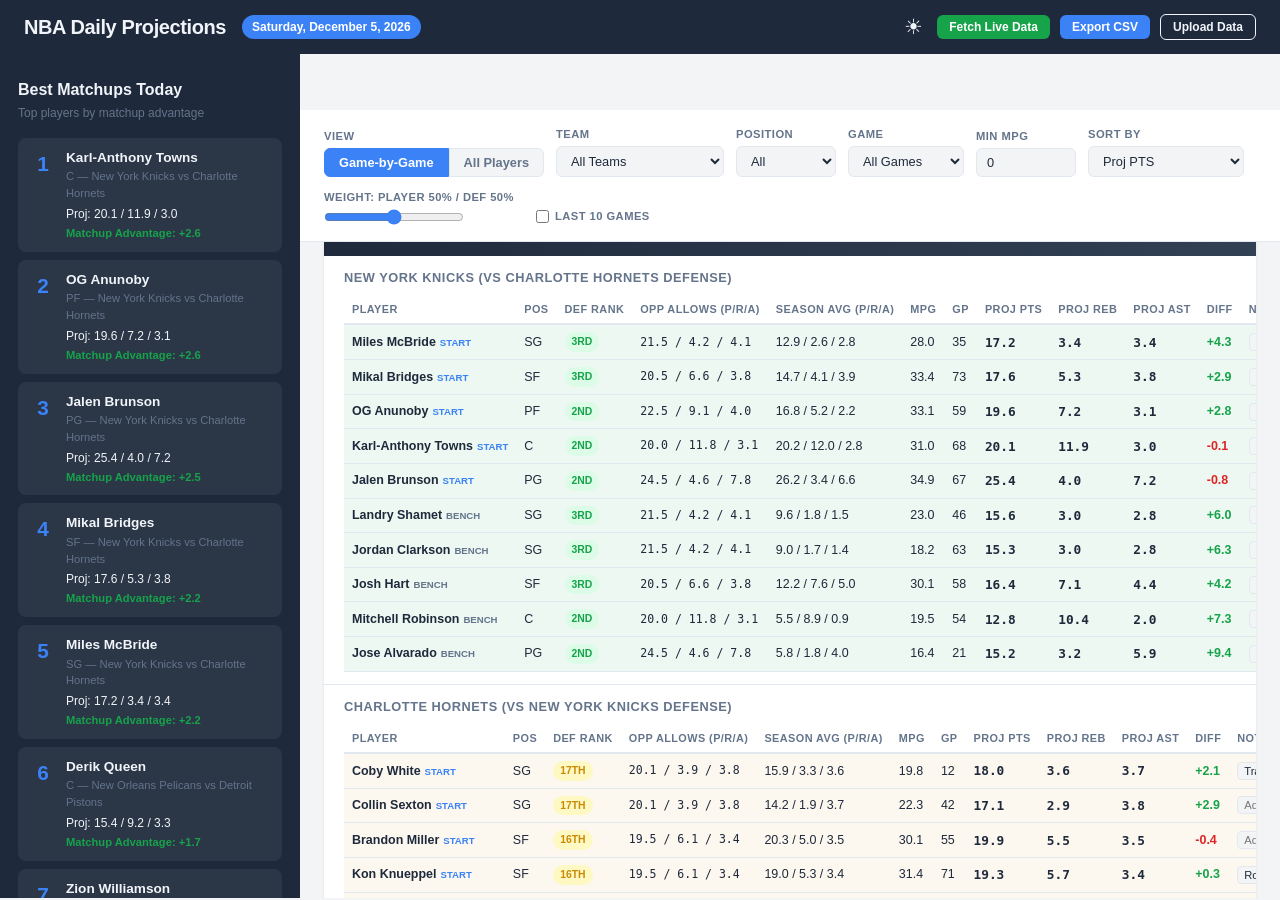
==== index.html @ 7e1e986e "NBA Daily Projections app — initial commit Static web app that generates daily NBA player stat proje" ====
<!DOCTYPE html>
<html lang="en" data-theme="light">
<head>
  <meta charset="UTF-8">
  <meta name="viewport" content="width=device-width, initial-scale=1.0">
  <title>NBA Daily Projections</title>
  <link rel="stylesheet" href="style.css">
</head>
<body>
  <!-- ====== TOP NAV ====== -->
  <header class="top-bar">
    <div class="top-bar-left">
      <h1 class="logo">NBA Daily Projections</h1>
      <span class="date-badge" id="todayDate"></span>
    </div>
    <div class="top-bar-right">
      <button id="darkToggle" class="icon-btn" title="Toggle dark mode">
        <span class="sun-icon">&#9728;</span>
        <span class="moon-icon">&#9790;</span>
      </button>
      <button id="fetchApiBtn" class="btn btn-sm btn-green">Fetch Live Data</button>
      <button id="exportBtn" class="btn btn-sm">Export CSV</button>
      <button id="uploadBtn" class="btn btn-sm btn-outline">Upload Data</button>
      <input type="file" id="fileInput" accept=".json,.csv" hidden>
    </div>
  </header>

  <div class="layout">
    <!-- ====== SIDEBAR — Best Matchups ====== -->
    <aside class="sidebar" id="sidebar">
      <h2 class="sidebar-title">Best Matchups Today</h2>
      <p class="sidebar-subtitle">Top players by matchup advantage</p>
      <div id="topPicks" class="top-picks-list"></div>
    </aside>

    <!-- ====== MAIN CONTENT ====== -->
    <main class="main">
      <!-- ---- Controls ---- -->
      <section class="controls-bar">
        <div class="control-group">
          <label>View</label>
          <div class="tab-group">
            <button class="tab active" data-view="games">Game-by-Game</button>
            <button class="tab" data-view="all">All Players</button>
          </div>
        </div>

        <div class="control-group">
          <label for="filterTeam">Team</label>
          <select id="filterTeam"><option value="">All Teams</option></select>
        </div>

        <div class="control-group">
          <label for="filterPos">Position</label>
          <select id="filterPos">
            <option value="">All</option>
            <option value="PG">PG</option>
            <option value="SG">SG</option>
            <option value="SF">SF</option>
            <option value="PF">PF</option>
            <option value="C">C</option>
          </select>
        </div>

        <div class="control-group">
          <label for="filterGame">Game</label>
          <select id="filterGame"><option value="">All Games</option></select>
        </div>

        <div class="control-group">
          <label for="minMinutes">Min MPG</label>
          <input type="number" id="minMinutes" value="0" min="0" max="48" step="1">
        </div>

        <div class="control-group">
          <label for="sortBy">Sort By</label>
          <select id="sortBy">
            <option value="projPts">Proj PTS</option>
            <option value="projReb">Proj REB</option>
            <option value="projAst">Proj AST</option>
            <option value="diff">Matchup Advantage</option>
            <option value="pts">Season PTS</option>
          </select>
        </div>

        <div class="control-group weight-slider-group">
          <label for="weightSlider">Weight: Player <span id="weightLabel">50</span>% / Def <span id="weightLabelDef">50</span>%</label>
          <input type="range" id="weightSlider" min="0" max="100" value="50" step="5">
        </div>

        <div class="control-group">
          <label class="checkbox-label">
            <input type="checkbox" id="useL10"> Last 10 Games
          </label>
        </div>
      </section>

      <!-- ---- Game-by-Game View ---- -->
      <div id="gamesView"></div>

      <!-- ---- All Players Table View ---- -->
      <div id="allView" class="hidden"></div>
    </main>
  </div>

  <!-- ====== API Settings Modal ====== -->
  <div class="modal-backdrop hidden" id="apiModalBackdrop">
    <div class="modal">
      <h3>Fetch Live NBA Data</h3>
      <p>Enter your free <a href="https://app.balldontlie.io" target="_blank" rel="noopener">BallDontLie API</a> key to pull today's real games and rosters.</p>
      <div class="api-tier-note">
        <strong>Free tier</strong> fetches: today's schedule + team rosters.<br>
        <strong>Player stats &amp; defense data</strong> use built-in sample data (upload your own via the Upload button for real stats).<br>
        <span class="api-tier-dim">Paid tiers ($10-$40/mo) unlock live season averages &amp; game stats.</span>
      </div>
      <div class="api-form">
        <label for="apiKeyInput" class="api-label">API Key</label>
        <input type="text" id="apiKeyInput" class="api-input" placeholder="Paste your API key here..." />
        <p class="api-hint">Free signup at <a href="https://app.balldontlie.io" target="_blank" rel="noopener">app.balldontlie.io</a> &mdash; no credit card required.</p>
        <div id="apiStatus" class="api-status hidden"></div>
        <div class="api-options">
          <label for="apiDate" class="api-label">Date (optional)</label>
          <input type="date" id="apiDate" class="api-input" />
          <p class="api-hint">Leave blank for today's games.</p>
        </div>
        <p class="api-hint" style="margin-top:8px;color:var(--yellow);">Note: Free tier allows 5 requests/min. Fetching may take 1-2 minutes due to pacing.</p>
      </div>
      <div class="modal-actions">
        <button class="btn btn-sm btn-outline" id="apiModalClose">Cancel</button>
        <button class="btn btn-sm btn-green" id="apiFetchGo">Fetch Data</button>
      </div>
    </div>
  </div>

  <!-- ====== Upload Modal ====== -->
  <div class="modal-backdrop hidden" id="modalBackdrop">
    <div class="modal">
      <h3>Upload Data</h3>
      <p>Upload a JSON file with <code>games</code>, <code>players</code>, and/or <code>defense</code> keys to override the built-in sample data.</p>
      <div class="upload-zone" id="dropZone">
        <p>Drag &amp; drop a .json file here or click to browse</p>
      </div>
      <div class="modal-actions">
        <button class="btn btn-sm btn-outline" id="modalClose">Cancel</button>
      </div>
    </div>
  </div>

  <script src="data.js?v=4"></script>
  <script src="api.js?v=4"></script>
  <script src="app.js?v=4"></script>
</body>
</html>
---- style.css ----
/* ============================================================
   NBA Daily Projections — Styles
   ============================================================ */

/* ---------- CSS Variables (Light + Dark) ---------- */
:root {
  --bg: #f3f4f6;
  --bg-card: #ffffff;
  --bg-sidebar: #1e293b;
  --text: #1e293b;
  --text-muted: #64748b;
  --text-sidebar: #f1f5f9;
  --border: #e2e8f0;
  --accent: #3b82f6;
  --accent-hover: #2563eb;
  --green: #16a34a;
  --green-bg: #dcfce7;
  --green-bg-row: rgba(22,163,74,0.08);
  --red: #dc2626;
  --red-bg: #fee2e2;
  --red-bg-row: rgba(220,38,38,0.08);
  --yellow: #ca8a04;
  --yellow-bg: #fef9c3;
  --yellow-bg-row: rgba(202,138,4,0.06);
  --radius: 10px;
  --shadow: 0 1px 3px rgba(0,0,0,0.08);
  --shadow-lg: 0 4px 12px rgba(0,0,0,0.10);
  --font: 'Segoe UI', -apple-system, BlinkMacSystemFont, sans-serif;
  --mono: 'Cascadia Code', 'Fira Code', monospace;
}

[data-theme="dark"] {
  --bg: #0f172a;
  --bg-card: #1e293b;
  --bg-sidebar: #0f172a;
  --text: #e2e8f0;
  --text-muted: #94a3b8;
  --text-sidebar: #e2e8f0;
  --border: #334155;
  --green-bg: rgba(22,163,74,0.18);
  --green-bg-row: rgba(22,163,74,0.12);
  --red-bg: rgba(220,38,38,0.18);
  --red-bg-row: rgba(220,38,38,0.12);
  --yellow-bg: rgba(202,138,4,0.15);
  --yellow-bg-row: rgba(202,138,4,0.10);
  --shadow: 0 1px 3px rgba(0,0,0,0.3);
  --shadow-lg: 0 4px 12px rgba(0,0,0,0.4);
}

/* ---------- Reset ---------- */
*, *::before, *::after { box-sizing: border-box; margin: 0; padding: 0; }
body {
  font-family: var(--font);
  background: var(--bg);
  color: var(--text);
  line-height: 1.5;
  min-height: 100vh;
}

/* ---------- Top Bar ---------- */
.top-bar {
  display: flex;
  align-items: center;
  justify-content: space-between;
  gap: 12px;
  padding: 12px 24px;
  background: var(--bg-sidebar);
  color: var(--text-sidebar);
  position: sticky;
  top: 0;
  z-index: 100;
  flex-wrap: wrap;
}
.top-bar-left { display: flex; align-items: center; gap: 16px; }
.top-bar-right { display: flex; align-items: center; gap: 10px; flex-wrap: wrap; }
.logo { font-size: 1.25rem; font-weight: 700; letter-spacing: -0.02em; white-space: nowrap; }
.date-badge {
  background: var(--accent);
  color: #fff;
  font-size: 0.75rem;
  font-weight: 600;
  padding: 3px 10px;
  border-radius: 20px;
  white-space: nowrap;
}

/* ---------- Buttons ---------- */
.btn {
  display: inline-flex;
  align-items: center;
  gap: 6px;
  padding: 7px 14px;
  font-size: 0.8rem;
  font-weight: 600;
  border: none;
  border-radius: 6px;
  cursor: pointer;
  background: var(--accent);
  color: #fff;
  transition: background 0.15s;
}
.btn:hover { background: var(--accent-hover); }
.btn-sm { padding: 5px 12px; font-size: 0.75rem; }
.btn-outline { background: transparent; border: 1px solid var(--text-sidebar); color: var(--text-sidebar); }
.btn-green { background: var(--green); }
.btn-green:hover { background: #15803d; }
.btn-green:disabled { opacity: 0.6; cursor: not-allowed; }
.btn-outline:hover { background: rgba(255,255,255,0.1); }

.icon-btn {
  background: none;
  border: none;
  cursor: pointer;
  font-size: 1.3rem;
  color: var(--text-sidebar);
  padding: 4px;
  line-height: 1;
}
[data-theme="light"] .moon-icon { display: none; }
[data-theme="dark"] .sun-icon { display: none; }

/* ---------- Layout ---------- */
.layout {
  display: grid;
  grid-template-columns: 300px 1fr;
  min-height: calc(100vh - 56px);
}
@media (max-width: 1024px) {
  .layout { grid-template-columns: 1fr; }
  .sidebar { display: none; }
  .sidebar.open { display: block; position: fixed; inset: 56px 0 0 0; z-index: 90; overflow-y: auto; }
}

/* ---------- Sidebar ---------- */
.sidebar {
  background: var(--bg-sidebar);
  color: var(--text-sidebar);
  padding: 24px 18px;
  overflow-y: auto;
  max-height: calc(100vh - 56px);
  position: sticky;
  top: 56px;
}
.sidebar-title { font-size: 1rem; font-weight: 700; margin-bottom: 2px; }
.sidebar-subtitle { font-size: 0.75rem; color: var(--text-muted); margin-bottom: 16px; }

.top-pick-card {
  background: rgba(255,255,255,0.06);
  border-radius: 8px;
  padding: 10px 12px;
  margin-bottom: 8px;
  display: flex;
  align-items: flex-start;
  gap: 10px;
  transition: background 0.15s;
}
.top-pick-card:hover { background: rgba(255,255,255,0.12); }
.top-pick-rank {
  font-size: 1.3rem;
  font-weight: 800;
  color: var(--accent);
  min-width: 26px;
  text-align: center;
}
.top-pick-info { flex: 1; min-width: 0; }
.top-pick-name { font-weight: 700; font-size: 0.85rem; white-space: nowrap; overflow: hidden; text-overflow: ellipsis; }
.top-pick-meta { font-size: 0.7rem; color: var(--text-muted); }
.top-pick-proj { font-size: 0.75rem; margin-top: 3px; }
.top-pick-diff {
  font-size: 0.7rem;
  font-weight: 700;
  color: var(--green);
  margin-top: 2px;
}

/* ---------- Controls Bar ---------- */
.controls-bar {
  display: flex;
  flex-wrap: wrap;
  gap: 12px;
  padding: 16px 24px;
  background: var(--bg-card);
  border-bottom: 1px solid var(--border);
  position: sticky;
  top: 56px;
  z-index: 50;
  align-items: flex-end;
}
.control-group { display: flex; flex-direction: column; gap: 3px; }
.control-group label { font-size: 0.7rem; font-weight: 600; color: var(--text-muted); text-transform: uppercase; letter-spacing: 0.04em; }
.control-group select, .control-group input[type="number"] {
  padding: 6px 10px;
  border: 1px solid var(--border);
  border-radius: 6px;
  font-size: 0.8rem;
  background: var(--bg);
  color: var(--text);
  min-width: 100px;
}
.control-group input[type="range"] { width: 140px; accent-color: var(--accent); }
.checkbox-label { display: flex; align-items: center; gap: 6px; font-size: 0.8rem; cursor: pointer; padding-top: 4px; }
.checkbox-label input { accent-color: var(--accent); }

/* Tabs */
.tab-group { display: flex; gap: 0; }
.tab {
  padding: 6px 14px;
  font-size: 0.8rem;
  font-weight: 600;
  border: 1px solid var(--border);
  background: var(--bg);
  color: var(--text-muted);
  cursor: pointer;
  transition: all 0.15s;
}
.tab:first-child { border-radius: 6px 0 0 6px; }
.tab:last-child { border-radius: 0 6px 6px 0; }
.tab.active { background: var(--accent); color: #fff; border-color: var(--accent); }

.weight-slider-group { min-width: 200px; }

/* ---------- Main ---------- */
.main {
  overflow-y: auto;
  max-height: calc(100vh - 56px);
}

/* ---------- Game Cards ---------- */
.game-card {
  background: var(--bg-card);
  border-radius: var(--radius);
  box-shadow: var(--shadow);
  margin: 16px 24px;
  overflow: hidden;
}
.game-header {
  display: flex;
  align-items: center;
  justify-content: space-between;
  padding: 14px 20px;
  background: linear-gradient(135deg, #1e293b, #334155);
  color: #f1f5f9;
  flex-wrap: wrap;
  gap: 8px;
}
[data-theme="dark"] .game-header { background: linear-gradient(135deg, #0f172a, #1e293b); }
.game-teams { font-size: 1.1rem; font-weight: 700; }
.game-teams .at { font-weight: 400; color: #94a3b8; margin: 0 6px; font-size: 0.85rem; }
.game-meta { font-size: 0.75rem; color: #94a3b8; }

.team-section { padding: 12px 20px; }
.team-section + .team-section { border-top: 1px solid var(--border); }
.team-label {
  font-size: 0.8rem;
  font-weight: 700;
  text-transform: uppercase;
  letter-spacing: 0.04em;
  color: var(--text-muted);
  margin-bottom: 8px;
}

/* ---------- Tables ---------- */
.proj-table {
  width: 100%;
  border-collapse: collapse;
  font-size: 0.78rem;
}
.proj-table th {
  text-align: left;
  padding: 6px 8px;
  font-size: 0.68rem;
  font-weight: 700;
  text-transform: uppercase;
  letter-spacing: 0.04em;
  color: var(--text-muted);
  border-bottom: 2px solid var(--border);
  white-space: nowrap;
  position: sticky;
  top: 0;
  background: var(--bg-card);
}
.proj-table td {
  padding: 7px 8px;
  border-bottom: 1px solid var(--border);
  white-space: nowrap;
}
.proj-table tbody tr:hover { background: rgba(59,130,246,0.06); }

/* Matchup colour classes */
.matchup-good { background: var(--green-bg-row); }
.matchup-bad  { background: var(--red-bg-row); }
.matchup-avg  { background: var(--yellow-bg-row); }

.badge {
  display: inline-block;
  font-size: 0.65rem;
  font-weight: 700;
  padding: 2px 7px;
  border-radius: 10px;
  text-transform: uppercase;
}
.badge-green { background: var(--green-bg); color: var(--green); }
.badge-red   { background: var(--red-bg);   color: var(--red); }
.badge-yellow { background: var(--yellow-bg); color: var(--yellow); }

.starter-badge {
  font-size: 0.6rem;
  font-weight: 700;
  color: var(--accent);
  margin-left: 4px;
}
.bench-badge {
  font-size: 0.6rem;
  font-weight: 600;
  color: var(--text-muted);
  margin-left: 4px;
}

.proj-value { font-weight: 700; font-family: var(--mono); font-size: 0.8rem; }
.diff-positive { color: var(--green); font-weight: 700; }
.diff-negative { color: var(--red); font-weight: 700; }

.notes-cell {
  max-width: 140px;
  overflow: hidden;
  text-overflow: ellipsis;
  font-size: 0.7rem;
  color: var(--text-muted);
  font-style: italic;
}
.notes-input {
  width: 120px;
  padding: 2px 6px;
  font-size: 0.7rem;
  border: 1px solid var(--border);
  border-radius: 4px;
  background: var(--bg);
  color: var(--text);
}

.rank-cell { font-family: var(--mono); font-size: 0.72rem; }

/* ---------- All Players Table ---------- */
#allView {
  padding: 16px 24px;
}
#allView .proj-table th { cursor: pointer; user-select: none; }
#allView .proj-table th:hover { color: var(--accent); }

/* ---------- Modal ---------- */
.modal-backdrop {
  position: fixed;
  inset: 0;
  background: rgba(0,0,0,0.5);
  display: flex;
  align-items: center;
  justify-content: center;
  z-index: 200;
}
.modal {
  background: var(--bg-card);
  border-radius: var(--radius);
  padding: 28px;
  max-width: 440px;
  width: 90%;
  box-shadow: var(--shadow-lg);
}
.modal h3 { margin-bottom: 8px; }
.modal p { font-size: 0.85rem; color: var(--text-muted); margin-bottom: 16px; }
.upload-zone {
  border: 2px dashed var(--border);
  border-radius: 8px;
  padding: 32px 16px;
  text-align: center;
  cursor: pointer;
  font-size: 0.85rem;
  color: var(--text-muted);
  transition: border-color 0.15s;
}
.upload-zone:hover, .upload-zone.dragover { border-color: var(--accent); color: var(--accent); }
.modal-actions { margin-top: 16px; display: flex; justify-content: flex-end; gap: 8px; }

/* ---------- API Modal ---------- */
.api-form { margin-bottom: 8px; }
.api-label { display: block; font-size: 0.75rem; font-weight: 600; color: var(--text-muted); text-transform: uppercase; margin-bottom: 4px; }
.api-input {
  width: 100%;
  padding: 8px 12px;
  border: 1px solid var(--border);
  border-radius: 6px;
  font-size: 0.85rem;
  background: var(--bg);
  color: var(--text);
  margin-bottom: 6px;
}
.api-input:focus { outline: 2px solid var(--accent); border-color: transparent; }
.api-hint { font-size: 0.72rem; color: var(--text-muted); margin-bottom: 12px; }
.api-hint a { color: var(--accent); }
.api-tier-note { background: var(--bg); border-left: 3px solid var(--accent); padding: 10px 14px; margin-bottom: 14px; font-size: 0.8rem; line-height: 1.5; border-radius: 4px; }
.api-tier-dim { color: var(--text-muted); font-size: 0.72rem; }
.api-options { margin-top: 8px; }
.api-status {
  padding: 8px 12px;
  border-radius: 6px;
  font-size: 0.8rem;
  margin: 10px 0;
  font-weight: 500;
}
.api-status-loading { background: var(--yellow-bg); color: var(--yellow); }
.api-status-ok { background: var(--green-bg); color: var(--green); }
.api-status-err { background: var(--red-bg); color: var(--red); }

.hidden { display: none !important; }

/* ---------- Responsive ---------- */
@media (max-width: 768px) {
  .top-bar { padding: 10px 14px; }
  .controls-bar { padding: 12px 14px; }
  .game-card { margin: 10px 12px; }
  .team-section { padding: 10px 12px; overflow-x: auto; }
  .proj-table { min-width: 700px; }
  #allView { padding: 12px; overflow-x: auto; }
  .weight-slider-group { min-width: 160px; }
}

@media (max-width: 480px) {
  .logo { font-size: 1rem; }
  .game-teams { font-size: 0.95rem; }
  .controls-bar { gap: 8px; }
}

/* ---------- Scrollbar styling ---------- */
::-webkit-scrollbar { width: 8px; height: 8px; }
::-webkit-scrollbar-track { background: transparent; }
::-webkit-scrollbar-thumb { background: var(--border); border-radius: 4px; }
::-webkit-scrollbar-thumb:hover { background: var(--text-muted); }
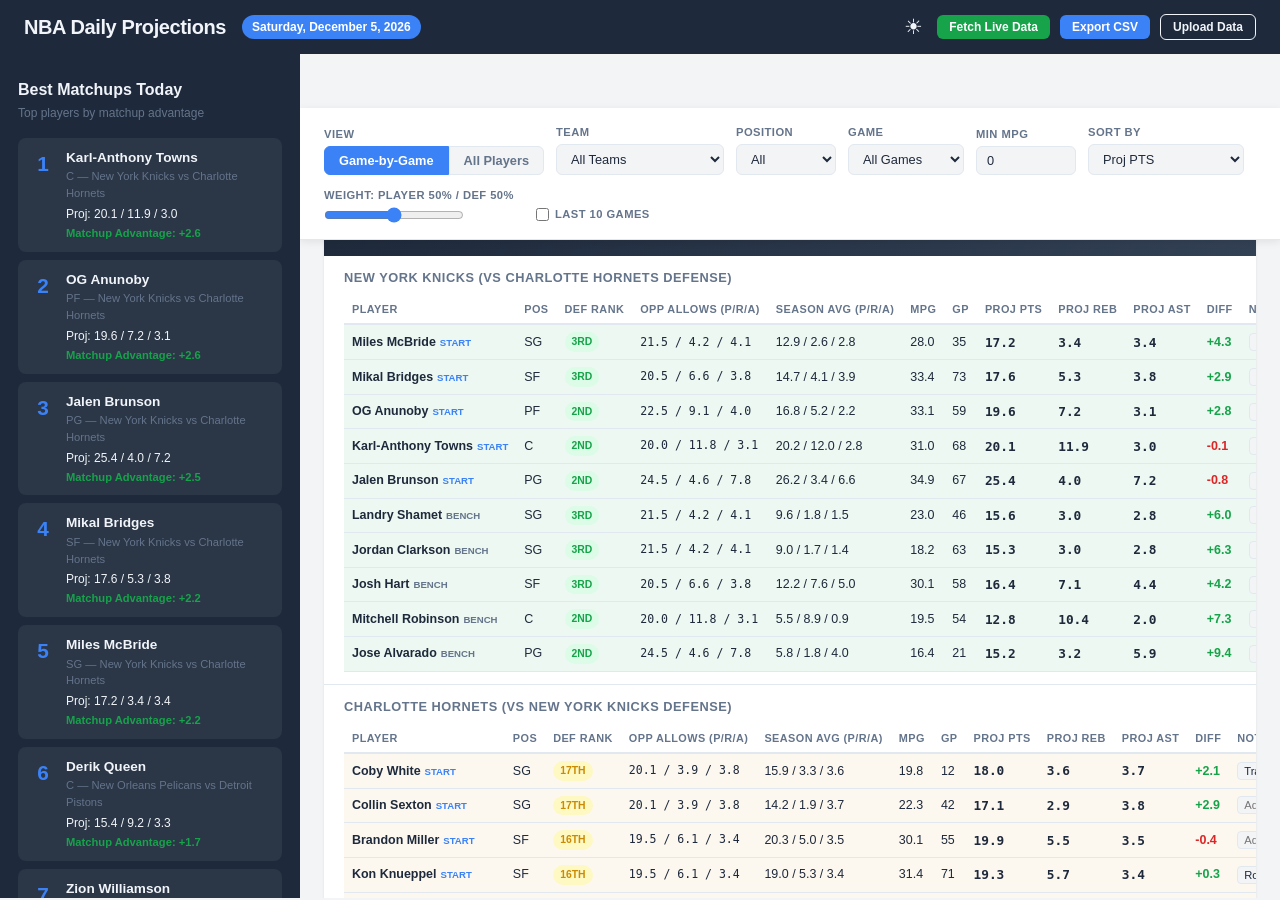
==== commit 92a07b27: "Fix sticky filter bar overlapping content on mobile Dynamically calculate the controls bar sticky of" ====
--- a/index.html
+++ b/index.html
@@ -146,8 +146,8 @@
     </div>
   </div>
 
-  <script src="data.js?v=4"></script>
-  <script src="api.js?v=4"></script>
-  <script src="app.js?v=4"></script>
+  <script src="data.js?v=5"></script>
+  <script src="api.js?v=5"></script>
+  <script src="app.js?v=5"></script>
 </body>
 </html>
--- a/style.css
+++ b/style.css
@@ -182,9 +182,10 @@
   background: var(--bg-card);
   border-bottom: 1px solid var(--border);
   position: sticky;
-  top: 56px;
+  top: 56px; /* overridden by JS for accuracy */
   z-index: 50;
   align-items: flex-end;
+  box-shadow: 0 2px 8px rgba(0,0,0,0.08);
 }
 .control-group { display: flex; flex-direction: column; gap: 3px; }
 .control-group label { font-size: 0.7rem; font-weight: 600; color: var(--text-muted); text-transform: uppercase; letter-spacing: 0.04em; }
